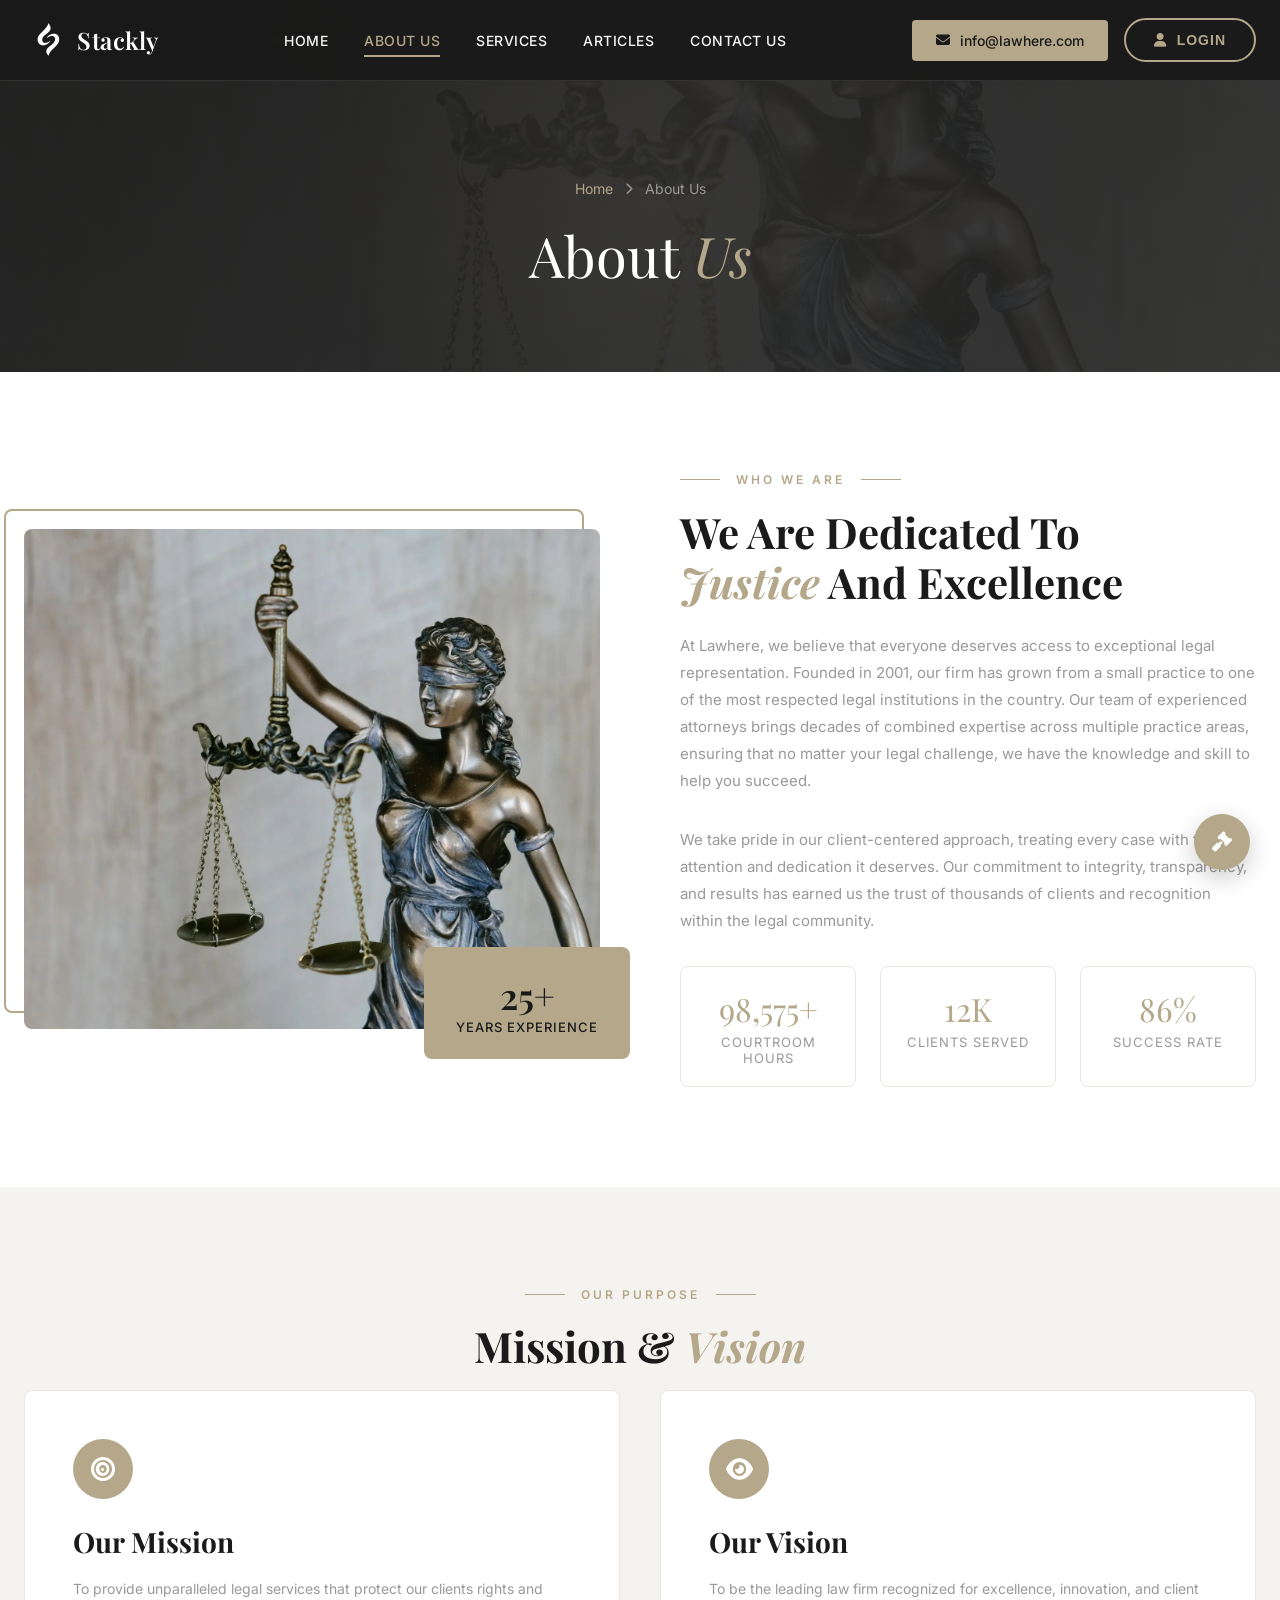
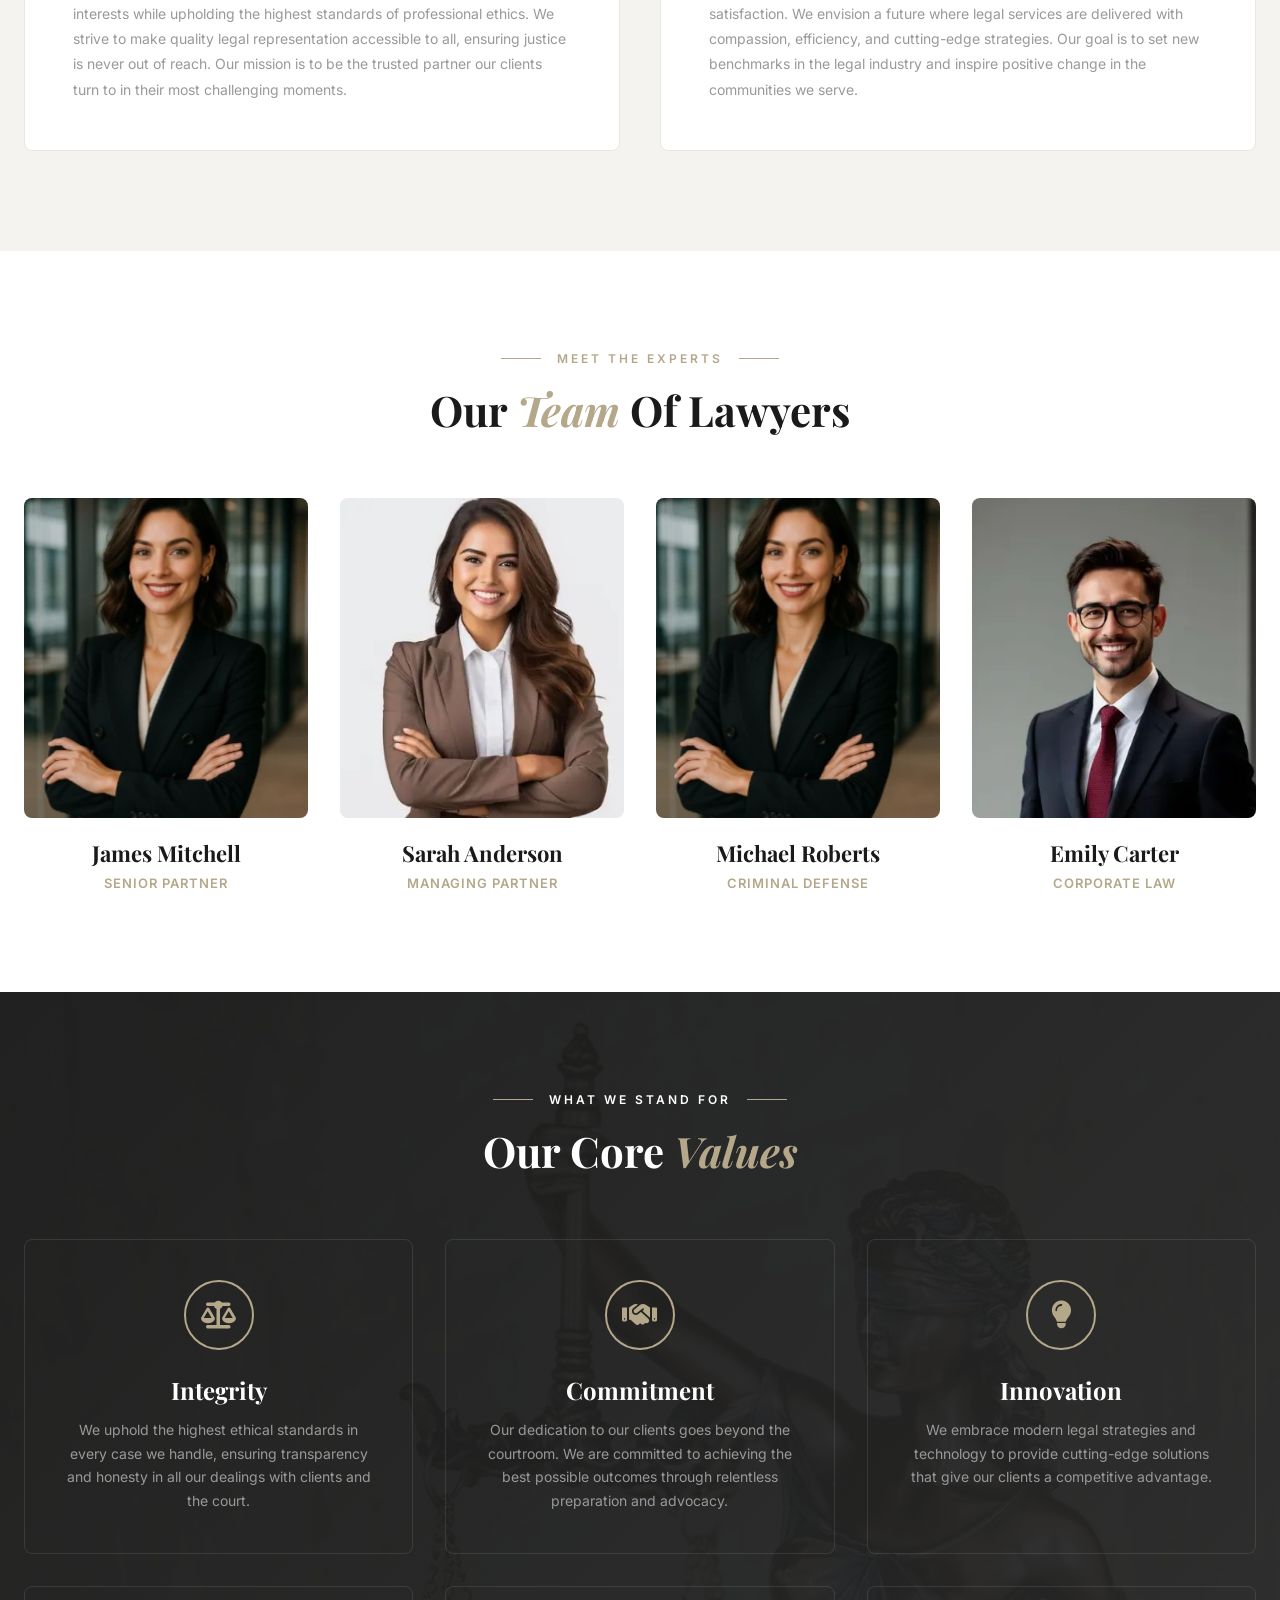
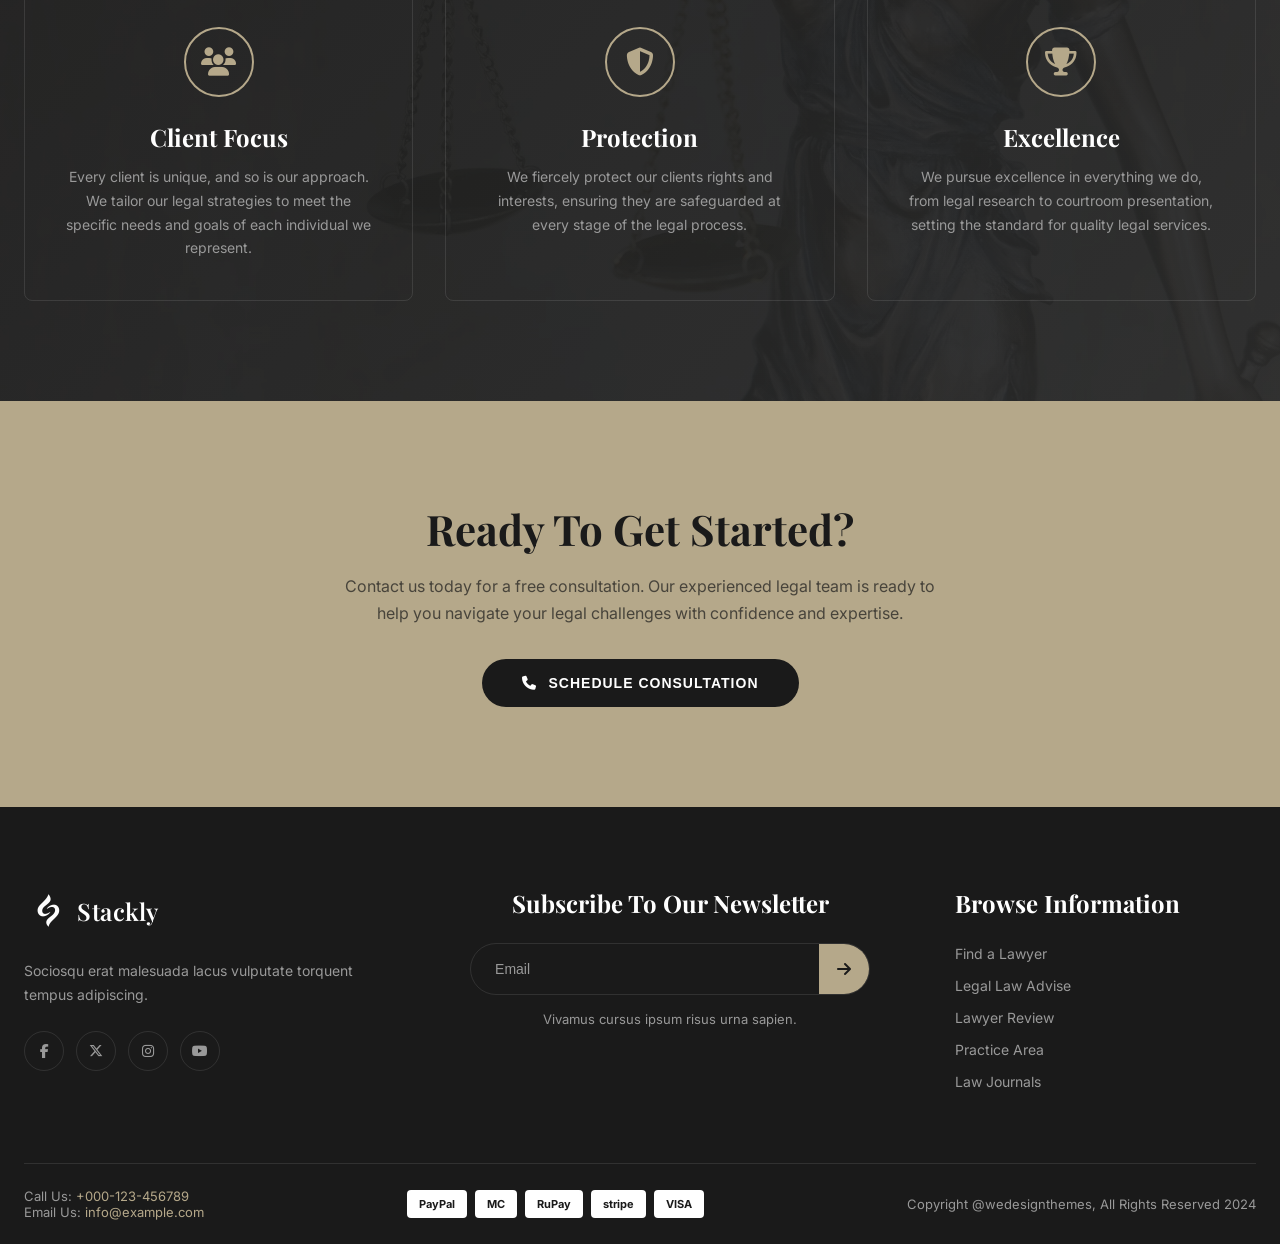
==== about.html @ f28c0dd8 "Add files via upload" ====
<!DOCTYPE html>
<html lang="en">
<head>
    <meta charset="UTF-8">
    <meta name="viewport" content="width=device-width, initial-scale=1.0">
    <title>About Us | Lawhere - Expert Legal Representation</title>
    <link href="https://fonts.googleapis.com/css2?family=Playfair+Display:ital,wght@0,400;0,500;0,600;0,700;1,400&family=Inter:wght@300;400;500;600;700&display=swap" rel="stylesheet">
    <link rel="stylesheet" href="https://cdnjs.cloudflare.com/ajax/libs/font-awesome/6.5.1/css/all.min.css">
    <style>
        :root {
            --gold: #b5a88a;
            --gold-dark: #9a8e72;
            --gold-light: #d4c9b0;
            --dark: #1a1a1a;
            --dark-light: #2a2a2a;
            --dark-lighter: #3a3a3a;
            --text-light: #f5f5f5;
            --text-muted: #999;
            --white: #ffffff;
            --cream: #f5f3ef;
            --cream-dark: #ebe7e0;
            --border: rgba(255,255,255,0.1);
            --transition: all 0.4s cubic-bezier(0.4, 0, 0.2, 1);
        }
        * { margin: 0; padding: 0; box-sizing: border-box; }
        html { scroll-behavior: smooth; }
        body { font-family: 'Inter', sans-serif; color: var(--dark); overflow-x: hidden; background: var(--white); }
        h1, h2, h3, h4, h5, h6 { font-family: 'Playfair Display', serif; }
        a { text-decoration: none; color: inherit; }
        img { max-width: 100%; height: auto; display: block; }
        .container { max-width: 1280px; margin: 0 auto; padding: 0 24px; }

        /* ===== HEADER ===== */
        .header { position: fixed; top: 0; left: 0; right: 0; z-index: 1000; background: rgba(26,26,26,0.95); backdrop-filter: blur(20px); border-bottom: 1px solid var(--border); transition: var(--transition); }
        .header-inner { display: flex; align-items: center; justify-content: space-between; height: 80px; }
        .logo { display: flex; align-items: center; gap: 12px; transition: var(--transition); cursor: pointer; }
        .logo:hover { opacity: 0.85; transform: scale(1.02); }
        .logo-img { width: 48px; height: 48px; object-fit: contain; border-radius: 4px; }
        .logo-text { font-family: 'Playfair Display', serif; font-size: 24px; color: var(--white); font-weight: 500; letter-spacing: 0.5px; }
        .nav-desktop { display: flex; align-items: center; gap: 36px; }
        .nav-link { color: var(--text-light); font-size: 14px; font-weight: 500; letter-spacing: 0.5px; text-transform: uppercase; position: relative; padding: 8px 0; transition: var(--transition); cursor: pointer; }
        .nav-link:hover { color: var(--gold); }
        .nav-link::after { content: ''; position: absolute; bottom: 0; left: 0; width: 0; height: 2px; background: var(--gold); transition: var(--transition); }
        .nav-link:hover::after { width: 100%; }
        .nav-link.active { color: var(--gold); }
        .nav-link.active::after { width: 100%; }
        .btn-login {
            display: inline-flex; align-items: center; gap: 10px; background: transparent; color: var(--gold); padding: 12px 28px; border-radius: 50px; font-size: 14px; font-weight: 600; letter-spacing: 1px; text-transform: uppercase; border: 2px solid var(--gold); cursor: pointer; transition: var(--transition); position: relative; overflow: hidden;
        }
        .btn-login::before { content: ''; position: absolute; top: 0; left: -100%; width: 100%; height: 100%; background: var(--gold); transition: var(--transition); z-index: 0; }
        .btn-login:hover::before { left: 0; }
        .btn-login:hover { color: var(--dark); border-color: var(--gold); }
        .btn-login span, .btn-login i { position: relative; z-index: 1; transition: var(--transition); }
        .btn-login:hover i { transform: translateX(3px); }
        .btn-login:active { transform: scale(0.96); }
        .header-email { display: flex; align-items: center; gap: 10px; background: var(--gold); padding: 12px 24px; border-radius: 4px; color: var(--dark); font-size: 14px; font-weight: 500; transition: var(--transition); cursor: pointer; }
        .header-email:hover { background: var(--gold-dark); transform: translateY(-2px); }
        .mobile-toggle { display: none; flex-direction: column; gap: 5px; cursor: pointer; padding: 8px; }
        .mobile-toggle span { display: block; width: 24px; height: 2px; background: var(--white); transition: var(--transition); }

        /* PAGE BANNER */
        .page-banner { padding: 180px 0 80px; background: linear-gradient(135deg, rgba(26,26,26,0.95) 0%, rgba(42,42,42,0.9) 100%), url('law.webp') center/cover no-repeat; text-align: center; position: relative; }
        .page-banner::before { content: ''; position: absolute; top: 0; left: 0; right: 0; bottom: 0; background: radial-gradient(circle at 50% 50%, rgba(181,168,138,0.08) 0%, transparent 50%); }
        .page-banner-content { position: relative; z-index: 2; }
        .breadcrumb { display: flex; align-items: center; justify-content: center; gap: 12px; margin-bottom: 20px; }
        .breadcrumb a { color: var(--gold); font-size: 14px; transition: var(--transition); cursor: pointer; }
        .breadcrumb a:hover { color: var(--white); }
        .breadcrumb-sep { color: var(--text-muted); font-size: 12px; }
        .breadcrumb-current { color: var(--text-muted); font-size: 14px; }
        .page-title { font-family: 'Playfair Display', serif; font-size: 56px; color: var(--white); font-weight: 400; }
        .page-title span { color: var(--gold); font-style: italic; }

        /* ABOUT HERO */
        .about-hero { padding: 100px 0; background: var(--white); }
        .about-hero-grid { display: grid; grid-template-columns: 1fr 1fr; gap: 80px; align-items: center; }
        .about-hero-img { position: relative; }
        .about-hero-img img { width: 100%; height: 500px; object-fit: cover; border-radius: 8px; }
        .about-hero-img::before { content: ''; position: absolute; top: -20px; left: -20px; width: 100%; height: 100%; border: 2px solid var(--gold); border-radius: 8px; z-index: -1; }
        .about-hero-badge { position: absolute; bottom: -30px; right: -30px; background: var(--gold); padding: 24px 32px; border-radius: 8px; text-align: center; }
        .about-hero-badge-num { font-family: 'Playfair Display', serif; font-size: 36px; color: var(--dark); font-weight: 600; }
        .about-hero-badge-text { font-size: 13px; color: var(--dark); font-weight: 500; text-transform: uppercase; letter-spacing: 1px; }
        .about-hero-content .section-label { justify-content: flex-start; margin-bottom: 20px; }
        .about-hero-title { font-size: 42px; line-height: 1.2; color: var(--dark); margin-bottom: 24px; }
        .about-hero-title span { color: var(--gold); font-style: italic; }
        .about-hero-text { color: var(--text-muted); font-size: 15px; line-height: 1.8; margin-bottom: 32px; }
        .about-hero-stats { display: grid; grid-template-columns: repeat(3, 1fr); gap: 24px; }
        .about-hero-stat { text-align: center; padding: 20px; border: 1px solid var(--cream-dark); border-radius: 8px; transition: var(--transition); cursor: pointer; }
        .about-hero-stat:hover { border-color: var(--gold); transform: translateY(-4px); box-shadow: 0 10px 30px rgba(0,0,0,0.06); }
        .about-hero-stat-num { font-family: 'Playfair Display', serif; font-size: 32px; color: var(--gold); font-weight: 400; }
        .about-hero-stat-label { font-size: 13px; color: var(--text-muted); margin-top: 4px; text-transform: uppercase; letter-spacing: 1px; }

        /* MISSION VISION */
        .mission-vision { padding: 100px 0; background: var(--cream); }
        .mission-vision-grid { display: grid; grid-template-columns: repeat(2, 1fr); gap: 40px; }
        .mission-card { background: var(--white); padding: 48px; border-radius: 8px; border: 1px solid var(--cream-dark); transition: var(--transition); cursor: pointer; }
        .mission-card:hover { border-color: var(--gold); box-shadow: 0 20px 40px rgba(0,0,0,0.08); transform: translateY(-4px); }
        .mission-icon { width: 60px; height: 60px; background: var(--gold); border-radius: 50%; display: flex; align-items: center; justify-content: center; color: var(--white); font-size: 24px; margin-bottom: 24px; }
        .mission-title { font-family: 'Playfair Display', serif; font-size: 28px; color: var(--dark); margin-bottom: 16px; }
        .mission-text { color: var(--text-muted); font-size: 14px; line-height: 1.8; }

        /* TEAM */
        .team { padding: 100px 0; background: var(--white); }
        .team-grid { display: grid; grid-template-columns: repeat(4, 1fr); gap: 32px; margin-top: 60px; }
        .team-card { text-align: center; transition: var(--transition); cursor: pointer; }
        .team-card:hover { transform: translateY(-8px); }
        .team-img-wrap { position: relative; margin-bottom: 20px; overflow: hidden; border-radius: 8px; }
        .team-img-wrap img { width: 100%; height: 320px; object-fit: cover; transition: var(--transition); }
        .team-card:hover .team-img-wrap img { transform: scale(1.05); }
        .team-overlay { position: absolute; bottom: 0; left: 0; right: 0; padding: 20px; background: linear-gradient(to top, rgba(0,0,0,0.7) 0%, transparent 100%); opacity: 0; transition: var(--transition); }
        .team-card:hover .team-overlay { opacity: 1; }
        .team-social { display: flex; justify-content: center; gap: 12px; }
        .team-social a { width: 36px; height: 36px; background: var(--gold); border-radius: 50%; display: flex; align-items: center; justify-content: center; color: var(--dark); font-size: 14px; transition: var(--transition); }
        .team-social a:hover { background: var(--white); }
        .team-name { font-family: 'Playfair Display', serif; font-size: 22px; color: var(--dark); margin-bottom: 4px; }
        .team-role { font-size: 13px; color: var(--gold); font-weight: 600; text-transform: uppercase; letter-spacing: 1px; }

        /* VALUES */
        .values { padding: 100px 0; background: linear-gradient(135deg, rgba(26,26,26,0.95) 0%, rgba(42,42,42,0.95) 100%), url('law.webp') center/cover no-repeat; }
        .values .section-label-text, .values .section-title { color: var(--white); }
        .values .section-title span { color: var(--gold); font-style: italic; }
        .values-grid { display: grid; grid-template-columns: repeat(3, 1fr); gap: 32px; margin-top: 60px; }
        .value-card { padding: 40px; border: 1px solid var(--border); border-radius: 8px; text-align: center; transition: var(--transition); cursor: pointer; }
        .value-card:hover { border-color: var(--gold); background: rgba(181,168,138,0.05); }
        .value-icon { width: 70px; height: 70px; border: 2px solid var(--gold); border-radius: 50%; display: flex; align-items: center; justify-content: center; margin: 0 auto 24px; color: var(--gold); font-size: 28px; }
        .value-title { font-family: 'Playfair Display', serif; font-size: 24px; color: var(--white); margin-bottom: 12px; }
        .value-text { color: var(--text-muted); font-size: 14px; line-height: 1.7; }

        /* CTA */
        .cta-section { padding: 100px 0; background: var(--gold); text-align: center; }
        .cta-title { font-family: 'Playfair Display', serif; font-size: 42px; color: var(--dark); margin-bottom: 16px; }
        .cta-text { color: rgba(26,26,26,0.7); font-size: 16px; line-height: 1.7; margin-bottom: 32px; max-width: 600px; margin-left: auto; margin-right: auto; }
        .cta-btn { display: inline-flex; align-items: center; gap: 12px; background: var(--dark); color: var(--white); padding: 16px 40px; border-radius: 50px; font-size: 14px; font-weight: 600; letter-spacing: 1px; text-transform: uppercase; border: none; cursor: pointer; transition: var(--transition); }
        .cta-btn:hover { background: var(--white); color: var(--dark); transform: translateY(-2px); }

        /* FOOTER */
        .footer { background: var(--dark); padding: 80px 0 0; }
        .footer-grid { display: grid; grid-template-columns: 1.2fr 1.5fr 1fr; gap: 60px; padding-bottom: 60px; border-bottom: 1px solid var(--border); }
        .footer-brand .logo { margin-bottom: 24px; }
        .footer-brand-text { color: var(--text-muted); font-size: 14px; line-height: 1.7; margin-bottom: 24px; }
        .footer-social { display: flex; gap: 12px; }
        .footer-social-link { width: 40px; height: 40px; border: 1px solid var(--border); border-radius: 50%; display: flex; align-items: center; justify-content: center; color: var(--text-muted); font-size: 14px; transition: var(--transition); cursor: pointer; }
        .footer-social-link:hover { background: var(--gold); border-color: var(--gold); color: var(--dark); }
        .footer-newsletter-title { font-family: 'Playfair Display', serif; font-size: 24px; color: var(--white); margin-bottom: 24px; text-align: center; }
        .footer-newsletter-form { display: flex; max-width: 400px; margin: 0 auto 16px; border: 1px solid var(--border); border-radius: 50px; overflow: hidden; }
        .footer-newsletter-input { flex: 1; padding: 16px 24px; background: transparent; border: none; color: var(--white); font-size: 14px; outline: none; }
        .footer-newsletter-input::placeholder { color: var(--text-muted); }
        .footer-newsletter-btn { width: 50px; height: 50px; background: var(--gold); border: none; color: var(--dark); font-size: 16px; cursor: pointer; transition: var(--transition); display: flex; align-items: center; justify-content: center; }
        .footer-newsletter-btn:hover { background: var(--gold-dark); }
        .footer-newsletter-text { text-align: center; color: var(--text-muted); font-size: 13px; }
        .footer-links-title { font-family: 'Playfair Display', serif; font-size: 24px; color: var(--white); margin-bottom: 24px; }
        .footer-links-list { list-style: none; }
        .footer-links-list li { margin-bottom: 12px; }
        .footer-links-list a { color: var(--text-muted); font-size: 14px; transition: var(--transition); cursor: pointer; }
        .footer-links-list a:hover { color: var(--gold); padding-left: 8px; }
        .footer-bottom { display: flex; align-items: center; justify-content: space-between; padding: 24px 0; }
        .footer-bottom-left { color: var(--text-muted); font-size: 13px; }
        .footer-bottom-left a { color: var(--gold); transition: var(--transition); }
        .footer-bottom-left a:hover { color: var(--white); }
        .footer-payments { display: flex; gap: 8px; }
        .footer-payment-icon { height: 28px; background: var(--white); border-radius: 4px; padding: 4px 12px; display: flex; align-items: center; font-size: 11px; font-weight: 700; color: var(--dark); }
        .footer-copyright { color: var(--text-muted); font-size: 13px; }

        /* SECTION LABEL */
        .section-label { display: flex; align-items: center; justify-content: center; gap: 16px; margin-bottom: 16px; }
        .section-label-line { width: 40px; height: 1px; background: var(--gold); }
        .section-label-text { color: var(--gold); font-size: 12px; font-weight: 600; letter-spacing: 3px; text-transform: uppercase; }
        .section-title { font-family: 'Playfair Display', serif; font-size: 42px; text-align: center; color: var(--dark); margin-bottom: 16px; }
        .section-title span { color: var(--gold); font-style: italic; }

        /* FLOATING BUTTON */
        .float-btn { position: fixed; bottom: 30px; right: 30px; width: 56px; height: 56px; background: var(--gold); border-radius: 50%; display: flex; align-items: center; justify-content: center; color: var(--white); font-size: 20px; box-shadow: 0 8px 24px rgba(0,0,0,0.2); z-index: 999; transition: var(--transition); cursor: pointer; border: none; }
        .float-btn:hover { background: var(--gold-dark); transform: translateY(-4px); }

        /* MOBILE MENU */
        .mobile-menu { position: fixed; top: 0; right: -100%; width: 100%; max-width: 400px; height: 100vh; background: var(--dark); z-index: 1001; padding: 100px 40px 40px; transition: var(--transition); overflow-y: auto; }
        .mobile-menu.active { right: 0; }
        .mobile-menu-close { position: absolute; top: 24px; right: 24px; width: 40px; height: 40px; border: 1px solid var(--border); border-radius: 50%; display: flex; align-items: center; justify-content: center; color: var(--white); font-size: 18px; cursor: pointer; transition: var(--transition); }
        .mobile-menu-close:hover { background: var(--gold); border-color: var(--gold); color: var(--dark); }
        .mobile-nav-link { display: block; padding: 16px 0; color: var(--white); font-size: 18px; font-weight: 500; border-bottom: 1px solid var(--border); transition: var(--transition); cursor: pointer; }
        .mobile-nav-link:hover { color: var(--gold); padding-left: 12px; }
        .mobile-overlay { position: fixed; top: 0; left: 0; right: 0; bottom: 0; background: rgba(0,0,0,0.6); z-index: 1000; opacity: 0; visibility: hidden; transition: var(--transition); }
        .mobile-overlay.active { opacity: 1; visibility: visible; }

        /* ALERT */
        .alert-overlay { position: fixed; top: 0; left: 0; right: 0; bottom: 0; background: rgba(0,0,0,0.5); z-index: 2000; display: flex; align-items: center; justify-content: center; opacity: 0; visibility: hidden; transition: var(--transition); }
        .alert-overlay.active { opacity: 1; visibility: visible; }
        .alert-box { background: var(--white); padding: 40px; border-radius: 16px; text-align: center; max-width: 400px; width: 90%; transform: scale(0.9); transition: var(--transition); box-shadow: 0 20px 60px rgba(0,0,0,0.2); }
        .alert-overlay.active .alert-box { transform: scale(1); }
        .alert-icon { width: 60px; height: 60px; background: var(--gold); border-radius: 50%; display: flex; align-items: center; justify-content: center; margin: 0 auto 20px; color: var(--white); font-size: 24px; }
        .alert-title { font-family: 'Playfair Display', serif; font-size: 24px; color: var(--dark); margin-bottom: 12px; }
        .alert-text { color: var(--text-muted); font-size: 14px; line-height: 1.6; margin-bottom: 24px; }
        .alert-btn { background: var(--dark); color: var(--white); padding: 12px 32px; border-radius: 50px; font-size: 14px; font-weight: 600; border: none; cursor: pointer; transition: var(--transition); }
        .alert-btn:hover { background: var(--gold); color: var(--dark); }

        /* ANIMATIONS */
        .fade-in { opacity: 0; transform: translateY(30px); transition: opacity 0.8s ease, transform 0.8s ease; }
        .fade-in.visible { opacity: 1; transform: translateY(0); }

        /* RESPONSIVE */
        @media (max-width: 1024px) {
            .about-hero-grid { gap: 40px; }
            .team-grid { grid-template-columns: repeat(2, 1fr); }
            .values-grid { grid-template-columns: repeat(2, 1fr); }
            .footer-grid { grid-template-columns: 1fr 1fr; gap: 40px; }
        }
        @media (max-width: 768px) {
            .nav-desktop, .header-email { display: none; }
            .mobile-toggle { display: flex; }
            .page-title { font-size: 36px; }
            .about-hero-grid { grid-template-columns: 1fr; }
            .about-hero-img { order: -1; }
            .about-hero-img img { height: 350px; }
            .about-hero-badge { right: 10px; bottom: -20px; padding: 16px 24px; }
            .about-hero-badge-num { font-size: 28px; }
            .about-hero-title { font-size: 32px; }
            .about-hero-stats { grid-template-columns: repeat(3, 1fr); }
            .mission-vision-grid { grid-template-columns: 1fr; }
            .team-grid { grid-template-columns: repeat(2, 1fr); }
            .values-grid { grid-template-columns: 1fr; }
            .cta-title { font-size: 32px; }
            .footer-grid { grid-template-columns: 1fr; text-align: center; }
            .footer-social { justify-content: center; }
            .footer-bottom { flex-direction: column; gap: 16px; text-align: center; }
            .footer-payments { flex-wrap: wrap; justify-content: center; }
            .section-title { font-size: 32px; }
        }
        @media (max-width: 480px) {
            .page-title { font-size: 28px; }
            .about-hero-title { font-size: 26px; }
            .about-hero-stats { grid-template-columns: 1fr; }
            .team-grid { grid-template-columns: 1fr; }
            .cta-title { font-size: 26px; }
            .section-title { font-size: 26px; }
        }
        
        
.logo{
    display:flex;
    align-items:center;
    gap:5px;
}

.logo-img{
    width:48px;
    height:48px;
    object-fit:contain;
}

.logo-text{
    font-family:'Playfair Display', serif;
    font-size:24px;
    font-weight:600;
    color:#fff;
    margin:0;
}
    </style>
<!-- <base target="_blank"> -->
</head>
<body>

    <!-- Header -->
    <header class="header">
        <div class="container">
            <div class="header-inner">
                                 <a href="index.html" class="logo">
    <img src="logo.webp" alt="Starkly Logo" class="logo-img">
    <span class="logo-text">Stackly</span>
</a>
      
                <nav class="nav-desktop">
                    <a href="index.html" class="nav-link">Home</a>
                    <a href="about.html" class="nav-link active">About Us</a>
                    <a href="service.html" class="nav-link">Services</a>
                    <a href="airt.html" class="nav-link">Articles</a>
                    <a href="contact.html" class="nav-link">Contact Us</a>
                </nav>
                <div style="display:flex; align-items:center; gap:16px;">
                    <a class="header-email" onclick="goTo404()">
                        <i class="fas fa-envelope"></i>
                        <span>info@lawhere.com</span>
                    </a>
                <a href="login.html">   <button class="btn-login" onclick="goTo404()">
                        <i class="fas fa-user"></i>
                        <span>Login</span>
                    </button></a> 
                </div>
                <div class="mobile-toggle" onclick="toggleMobileMenu()">
                    <span></span>
                    <span></span>
                    <span></span>
                </div>
            </div>
        </div>
    </header>

    <!-- Mobile Menu -->
    <div class="mobile-overlay" onclick="toggleMobileMenu()"></div>
    <div class="mobile-menu" id="mobileMenu">
        <div class="mobile-menu-close" onclick="toggleMobileMenu()">
            <i class="fas fa-times"></i>
        </div>
        <a href="index.html" class="mobile-nav-link" onclick="toggleMobileMenu()">Home</a>
        <a href="about.html" class="mobile-nav-link" onclick="toggleMobileMenu()">About Us</a>
        <a href="service.html" class="mobile-nav-link" onclick="toggleMobileMenu()">Services</a>
        <a href="airt.html" class="mobile-nav-link" onclick="toggleMobileMenu()">Articles</a>
        <a href="contact.html" class="mobile-nav-link" onclick="toggleMobileMenu()">Contact Us</a>
        <div style="padding: 24px 0; border-top: 1px solid var(--border); margin-top: 16px;">
        <a href="login.html">   <button class="btn-login" style="width:100%; justify-content:center;" onclick="goTo404();toggleMobileMenu()">
                <i class="fas fa-user"></i>
                <span>Login</span>
            </button></a> 
        </div>
    </div>

    <!-- Page Banner -->
    <section class="page-banner">
        <div class="container">
            <div class="page-banner-content">
                <div class="breadcrumb">
                    <a href="index.html">Home</a>
                    <span class="breadcrumb-sep"><i class="fas fa-chevron-right"></i></span>
                    <span class="breadcrumb-current">About Us</span>
                </div>
                <h1 class="page-title">About <span>Us</span></h1>
            </div>
        </div>
    </section>

    <!-- About Hero -->
    <section class="about-hero">
        <div class="container">
            <div class="about-hero-grid">
                <div class="about-hero-img fade-in">
                    <img src="law.webp" alt="About Lawhere">
                    <div class="about-hero-badge">
                        <div class="about-hero-badge-num">25+</div>
                        <div class="about-hero-badge-text">Years Experience</div>
                    </div>
                </div>
                <div class="about-hero-content fade-in">
                    <div class="section-label" style="justify-content:flex-start;">
                        <span class="section-label-line"></span>
                        <span class="section-label-text">Who We Are</span>
                        <span class="section-label-line"></span>
                    </div>
                    <h2 class="about-hero-title">We Are Dedicated To<br><span>Justice</span> And Excellence</h2>
                    <p class="about-hero-text">
                        At Lawhere, we believe that everyone deserves access to exceptional legal representation. Founded in 2001, our firm has grown from a small practice to one of the most respected legal institutions in the country. Our team of experienced attorneys brings decades of combined expertise across multiple practice areas, ensuring that no matter your legal challenge, we have the knowledge and skill to help you succeed.
                    </p>
                    <p class="about-hero-text">
                        We take pride in our client-centered approach, treating every case with the attention and dedication it deserves. Our commitment to integrity, transparency, and results has earned us the trust of thousands of clients and recognition within the legal community.
                    </p>
                    <div class="about-hero-stats">
                        <div class="about-hero-stat">
                            <div class="about-hero-stat-num">98,575+</div>
                            <div class="about-hero-stat-label">Courtroom Hours</div>
                        </div>
                        <div class="about-hero-stat">
                            <div class="about-hero-stat-num">12K</div>
                            <div class="about-hero-stat-label">Clients Served</div>
                        </div>
                        <div class="about-hero-stat">
                            <div class="about-hero-stat-num">86%</div>
                            <div class="about-hero-stat-label">Success Rate</div>
                        </div>
                    </div>
                </div>
            </div>
        </div>
    </section>

    <!-- Mission & Vision -->
    <section class="mission-vision">
        <div class="container">
            <div class="section-label">
                <span class="section-label-line"></span>
                <span class="section-label-text">Our Purpose</span>
                <span class="section-label-line"></span>
            </div>
            <h2 class="section-title">Mission & <span>Vision</span></h2>
            <div class="mission-vision-grid">
                <div class="mission-card fade-in">
                    <div class="mission-icon"><i class="fas fa-bullseye"></i></div>
                    <h3 class="mission-title">Our Mission</h3>
                    <p class="mission-text">
                        To provide unparalleled legal services that protect our clients rights and interests while upholding the highest standards of professional ethics. We strive to make quality legal representation accessible to all, ensuring justice is never out of reach. Our mission is to be the trusted partner our clients turn to in their most challenging moments.
                    </p>
                </div>
                <div class="mission-card fade-in">
                    <div class="mission-icon"><i class="fas fa-eye"></i></div>
                    <h3 class="mission-title">Our Vision</h3>
                    <p class="mission-text">
                        To be the leading law firm recognized for excellence, innovation, and client satisfaction. We envision a future where legal services are delivered with compassion, efficiency, and cutting-edge strategies. Our goal is to set new benchmarks in the legal industry and inspire positive change in the communities we serve.
                    </p>
                </div>
            </div>
        </div>
    </section>

    <!-- Team -->
    <section class="team">
        <div class="container">
            <div class="section-label">
                <span class="section-label-line"></span>
                <span class="section-label-text">Meet The Experts</span>
                <span class="section-label-line"></span>
            </div>
            <h2 class="section-title">Our <span>Team</span> Of Lawyers</h2>
            <div class="team-grid">
                <div class="team-card fade-in">
                    <div class="team-img-wrap">
                        <img src="sarah2.webp" alt="James Mitchell">
                        <div class="team-overlay">
                            <div class="team-social">
                                <a onclick="goTo404()"><i class="fab fa-facebook-f"></i></a>
                                <a onclick="goTo404()"><i class="fab fa-x-twitter"></i></a>
                                <a onclick="goTo404()"><i class="fab fa-linkedin-in"></i></a>
                            </div>
                        </div>
                    </div>
                    <h3 class="team-name">James Mitchell</h3>
                    <span class="team-role">Senior Partner</span>
                </div>
                <div class="team-card fade-in">
                    <div class="team-img-wrap">
                        <img src="asha.webp" alt="Sarah Anderson">
                        <div class="team-overlay">
                            <div class="team-social">
                                <a onclick="goTo404()"><i class="fab fa-facebook-f"></i></a>
                                <a onclick="goTo404()"><i class="fab fa-x-twitter"></i></a>
                                <a onclick="goTo404()"><i class="fab fa-linkedin-in"></i></a>
                            </div>
                        </div>
                    </div>
                    <h3 class="team-name">Sarah Anderson</h3>
                    <span class="team-role">Managing Partner</span>
                </div>
                <div class="team-card fade-in">
                    <div class="team-img-wrap">
                        <img src="sarah2.webp" alt="Michael Roberts">
                        <div class="team-overlay">
                            <div class="team-social">
                                <a onclick="goTo404()"><i class="fab fa-facebook-f"></i></a>
                                <a onclick="goTo404()"><i class="fab fa-x-twitter"></i></a>
                                <a onclick="goTo404()"><i class="fab fa-linkedin-in"></i></a>
                            </div>
                        </div>
                    </div>
                    <h3 class="team-name">Michael Roberts</h3>
                    <span class="team-role">Criminal Defense</span>
                </div>
                <div class="team-card fade-in">
                    <div class="team-img-wrap">
                        <img src="reddy.webp" alt="Emily Carter">
                        <div class="team-overlay">
                            <div class="team-social">
                                <a onclick="goTo404()"><i class="fab fa-facebook-f"></i></a>
                                <a onclick="goTo404()"><i class="fab fa-x-twitter"></i></a>
                                <a onclick="goTo404()"><i class="fab fa-linkedin-in"></i></a>
                            </div>
                        </div>
                    </div>
                    <h3 class="team-name">Emily Carter</h3>
                    <span class="team-role">Corporate Law</span>
                </div>
            </div>
        </div>
    </section>

    <!-- Values -->
    <section class="values">
        <div class="container">
            <div class="section-label">
                <span class="section-label-line"></span>
                <span class="section-label-text">What We Stand For</span>
                <span class="section-label-line"></span>
            </div>
            <h2 class="section-title">Our Core <span>Values</span></h2>
            <div class="values-grid">
                <div class="value-card fade-in">
                    <div class="value-icon"><i class="fas fa-balance-scale"></i></div>
                    <h3 class="value-title">Integrity</h3>
                    <p class="value-text">We uphold the highest ethical standards in every case we handle, ensuring transparency and honesty in all our dealings with clients and the court.</p>
                </div>
                <div class="value-card fade-in">
                    <div class="value-icon"><i class="fas fa-handshake"></i></div>
                    <h3 class="value-title">Commitment</h3>
                    <p class="value-text">Our dedication to our clients goes beyond the courtroom. We are committed to achieving the best possible outcomes through relentless preparation and advocacy.</p>
                </div>
                <div class="value-card fade-in">
                    <div class="value-icon"><i class="fas fa-lightbulb"></i></div>
                    <h3 class="value-title">Innovation</h3>
                    <p class="value-text">We embrace modern legal strategies and technology to provide cutting-edge solutions that give our clients a competitive advantage.</p>
                </div>
                <div class="value-card fade-in">
                    <div class="value-icon"><i class="fas fa-users"></i></div>
                    <h3 class="value-title">Client Focus</h3>
                    <p class="value-text">Every client is unique, and so is our approach. We tailor our legal strategies to meet the specific needs and goals of each individual we represent.</p>
                </div>
                <div class="value-card fade-in">
                    <div class="value-icon"><i class="fas fa-shield-alt"></i></div>
                    <h3 class="value-title">Protection</h3>
                    <p class="value-text">We fiercely protect our clients rights and interests, ensuring they are safeguarded at every stage of the legal process.</p>
                </div>
                <div class="value-card fade-in">
                    <div class="value-icon"><i class="fas fa-trophy"></i></div>
                    <h3 class="value-title">Excellence</h3>
                    <p class="value-text">We pursue excellence in everything we do, from legal research to courtroom presentation, setting the standard for quality legal services.</p>
                </div>
            </div>
        </div>
    </section>

    <!-- CTA -->
    <section class="cta-section">
        <div class="container">
            <h2 class="cta-title">Ready To Get Started?</h2>
            <p class="cta-text">Contact us today for a free consultation. Our experienced legal team is ready to help you navigate your legal challenges with confidence and expertise.</p>
            <button class="cta-btn" onclick="goTo404()">
                <i class="fas fa-phone"></i>
                Schedule Consultation
            </button>
        </div>
    </section>

    <!-- Footer -->
    <footer class="footer">
        <div class="container">
            <div class="footer-grid">
                <div class="footer-brand">
                                   <a href="index.html" class="logo">
    <img src="logo.webp" alt="Starkly Logo" class="logo-img">
    <span class="logo-text">Stackly</span>
</a>
      
                    <p class="footer-brand-text">Sociosqu erat malesuada lacus vulputate torquent tempus adipiscing.</p>
                    <div class="footer-social">
                        <a class="footer-social-link" onclick="goTo404()"><i class="fab fa-facebook-f"></i></a>
                        <a class="footer-social-link" onclick="goTo404()"><i class="fab fa-x-twitter"></i></a>
                        <a class="footer-social-link" onclick="goTo404()"><i class="fab fa-instagram"></i></a>
                        <a class="footer-social-link" onclick="goTo404()"><i class="fab fa-youtube"></i></a>
                    </div>
                </div>
                <div class="footer-newsletter">
                    <h3 class="footer-newsletter-title">Subscribe To Our Newsletter</h3>
                    <form id="newsletterForm" onsubmit="handleNewsletterSubmit(event)">
                        <div class="footer-newsletter-form">
                            <input type="email" class="footer-newsletter-input" id="newsletterEmail" required placeholder="Email">
                            <button type="submit" class="footer-newsletter-btn"><i class="fas fa-arrow-right"></i></button>
                        </div>
                    </form>
                    <p class="footer-newsletter-text">Vivamus cursus ipsum risus urna sapien.</p>
                </div>
                <div class="footer-links">
                    <h3 class="footer-links-title">Browse Information</h3>
                    <ul class="footer-links-list">
                        <li><a onclick="goTo404()">Find a Lawyer</a></li>
                        <li><a onclick="goTo404()">Legal Law Advise</a></li>
                        <li><a onclick="goTo404()">Lawyer Review</a></li>
                        <li><a onclick="goTo404()">Practice Area</a></li>
                        <li><a onclick="goTo404()">Law Journals</a></li>
                    </ul>
                </div>
            </div>
            <div class="footer-bottom">
                <div class="footer-bottom-left">
                    Call Us: <a onclick="goTo404()">+000-123-456789</a><br>
                    Email Us: <a onclick="goTo404()">info@example.com</a>
                </div>
                <div class="footer-payments">
                    <div class="footer-payment-icon">PayPal</div>
                    <div class="footer-payment-icon">MC</div>
                    <div class="footer-payment-icon">RuPay</div>
                    <div class="footer-payment-icon">stripe</div>
                    <div class="footer-payment-icon">VISA</div>
                </div>
                <div class="footer-copyright">
                    Copyright @wedesignthemes, All Rights Reserved 2024
                </div>
            </div>
        </div>
    </footer>

    <!-- Floating Button -->
    <button class="float-btn" onclick="goTo404()"><i class="fas fa-gavel"></i></button>

    <!-- Alert Modal -->
    <div class="alert-overlay" id="alertOverlay">
        <div class="alert-box">
            <div class="alert-icon"><i class="fas fa-check"></i></div>
            <h3 class="alert-title" id="alertTitle">Success!</h3>
            <p class="alert-text" id="alertText">Thank you! Your submission has been received successfully.</p>
            <button class="alert-btn" onclick="closeAlert()">OK</button>
        </div>
    </div>

    <script>
        function toggleMobileMenu() {
            document.getElementById('mobileMenu').classList.toggle('active');
            document.querySelector('.mobile-overlay').classList.toggle('active');
            document.body.style.overflow = document.getElementById('mobileMenu').classList.contains('active') ? 'hidden' : '';
        }
        function goTo404() { window.location.href = '404.html'; }
        function showAlert(message, title) {
            document.getElementById('alertTitle').textContent = title || 'Success!';
            document.getElementById('alertText').textContent = message || 'Thank you! Your submission has been received successfully.';
            document.getElementById('alertOverlay').classList.add('active');
        }
        function closeAlert() { document.getElementById('alertOverlay').classList.remove('active'); }
        function handleNewsletterSubmit(e) {
            e.preventDefault();
            const email = document.getElementById('newsletterEmail').value.trim();
            if (!email) { showAlert('Please enter your email address.', 'Error'); return; }
            const emailRegex = /^[^\s@]+@[^\s@]+\.[^\s@]+$/;
            if (!emailRegex.test(email)) { showAlert('Please enter a valid email address.', 'Error'); return; }
            showAlert('Thank you! Your subscription has been received successfully.', 'Success!');
            setTimeout(function() { window.location.href = '404.html'; }, 2000);
        }
        const observerOptions = { threshold: 0.1, rootMargin: '0px 0px -50px 0px' };
        const observer = new IntersectionObserver((entries) => {
            entries.forEach(entry => { if (entry.isIntersecting) entry.target.classList.add('visible'); });
        }, observerOptions);
        document.querySelectorAll('.fade-in').forEach(el => observer.observe(el));
        window.addEventListener('scroll', () => {
            const header = document.querySelector('.header');
            if (window.scrollY > 50) header.style.boxShadow = '0 4px 20px rgba(0,0,0,0.3)';
            else header.style.boxShadow = 'none';
        });
        document.getElementById('alertOverlay').addEventListener('click', function(e) { if (e.target === this) closeAlert(); });
        document.addEventListener('keydown', function(e) { if (e.key === 'Escape') closeAlert(); });
    </script>
</body>
</html>
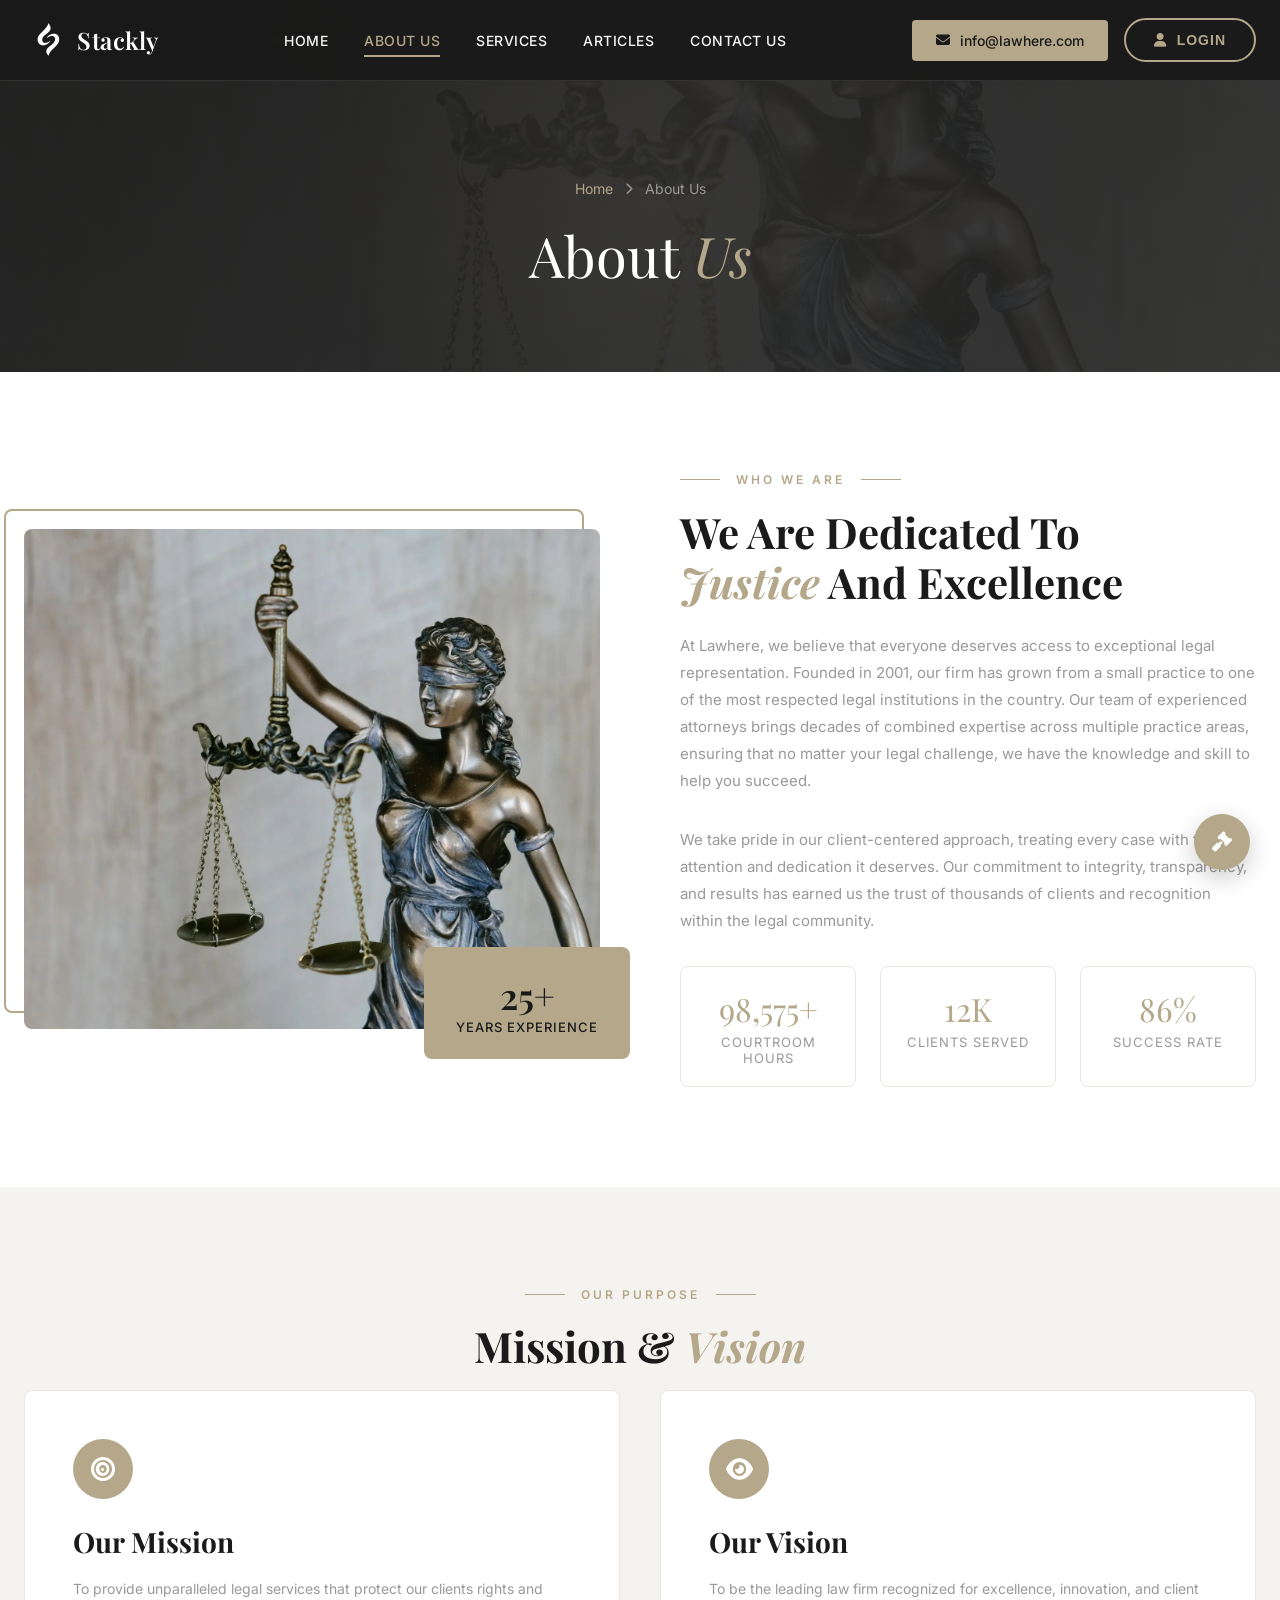
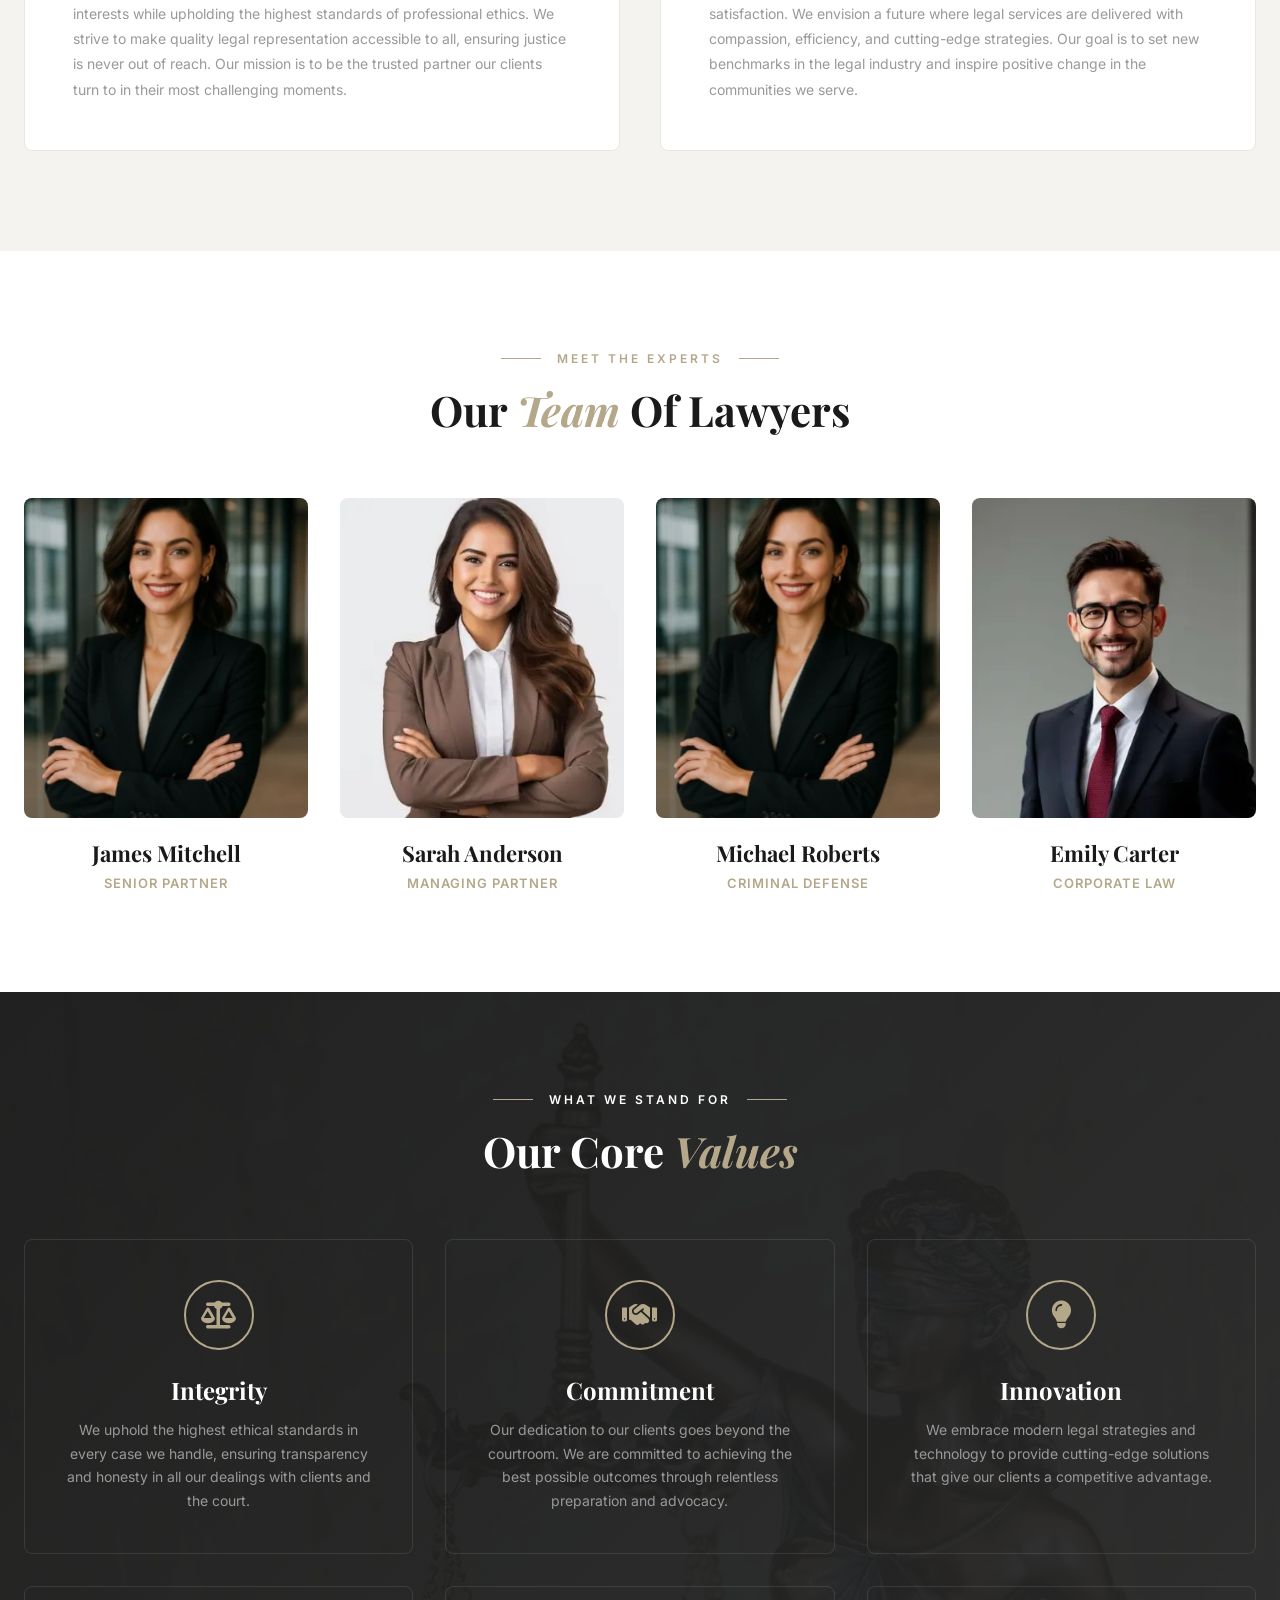
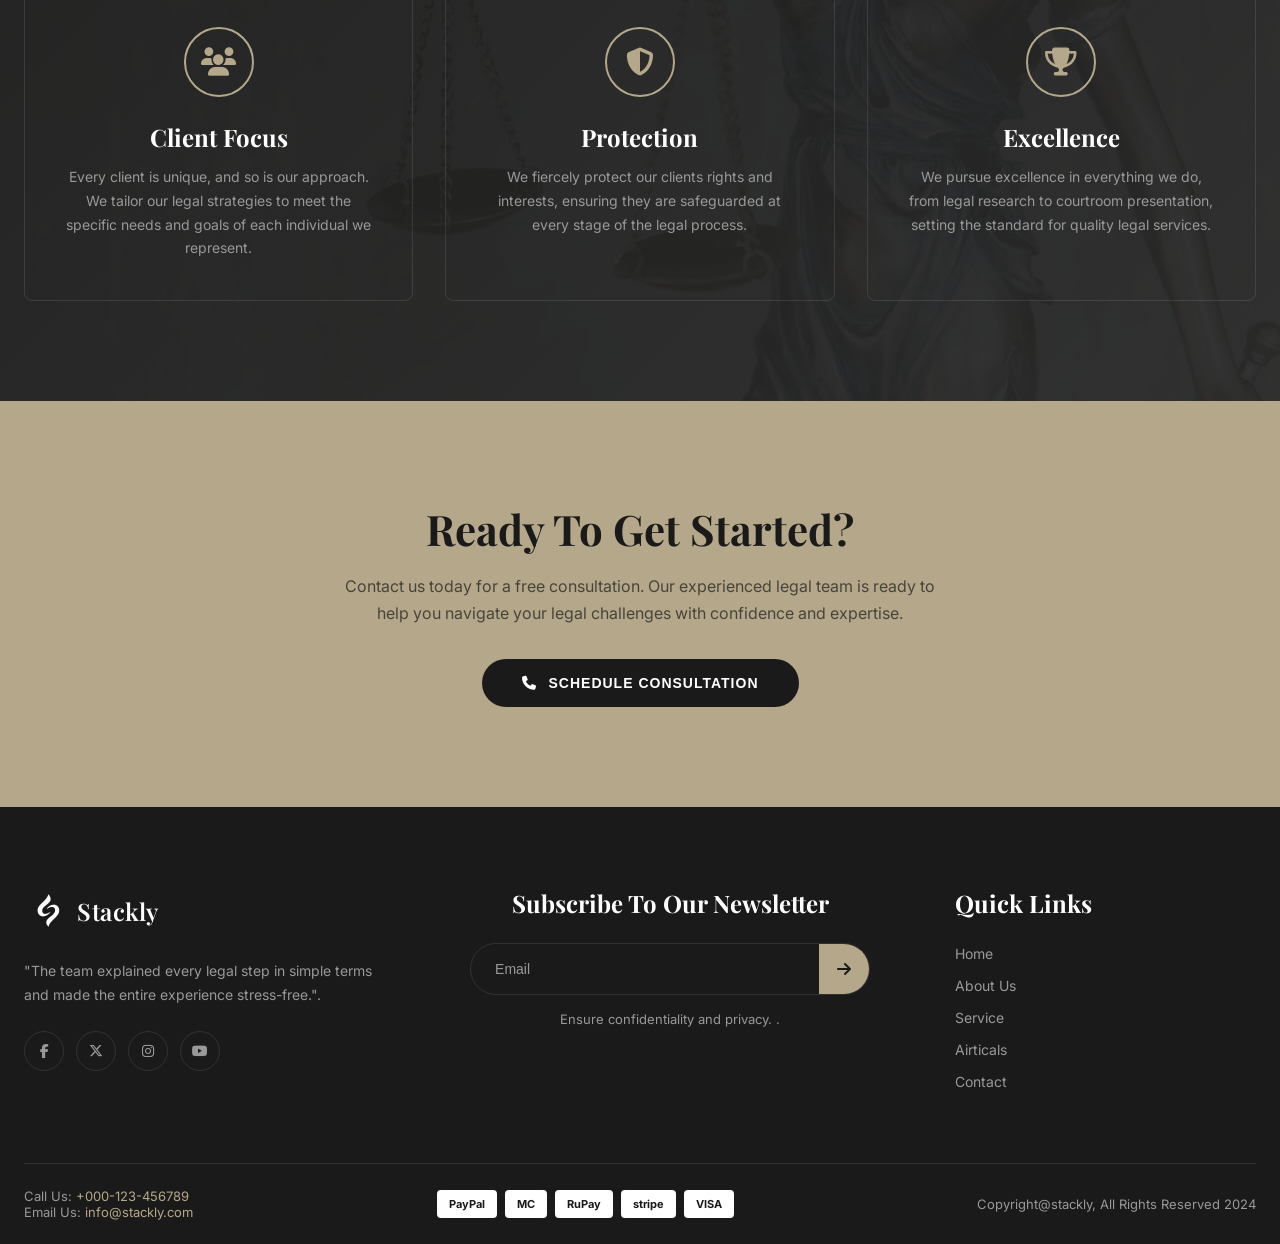
==== commit f2fb3288: "Add files via upload" ====
--- a/about.html
+++ b/about.html
@@ -528,12 +528,11 @@
         <div class="container">
             <div class="footer-grid">
                 <div class="footer-brand">
-                                   <a href="index.html" class="logo">
+                    <a href="index.html" class="logo">
     <img src="logo.webp" alt="Starkly Logo" class="logo-img">
     <span class="logo-text">Stackly</span>
 </a>
-      
-                    <p class="footer-brand-text">Sociosqu erat malesuada lacus vulputate torquent tempus adipiscing.</p>
+                    <p class="footer-brand-text">"The team explained every legal step in simple terms and made the entire experience stress-free.".</p>
                     <div class="footer-social">
                         <a class="footer-social-link" onclick="goTo404()"><i class="fab fa-facebook-f"></i></a>
                         <a class="footer-social-link" onclick="goTo404()"><i class="fab fa-x-twitter"></i></a>
@@ -549,23 +548,25 @@
                             <button type="submit" class="footer-newsletter-btn"><i class="fas fa-arrow-right"></i></button>
                         </div>
                     </form>
-                    <p class="footer-newsletter-text">Vivamus cursus ipsum risus urna sapien.</p>
+                    <p class="footer-newsletter-text">Ensure confidentiality and privacy. .</p>
                 </div>
                 <div class="footer-links">
-                    <h3 class="footer-links-title">Browse Information</h3>
+                    <h3 class="footer-links-title">Quick Links</h3>
                     <ul class="footer-links-list">
-                        <li><a onclick="goTo404()">Find a Lawyer</a></li>
-                        <li><a onclick="goTo404()">Legal Law Advise</a></li>
-                        <li><a onclick="goTo404()">Lawyer Review</a></li>
-                        <li><a onclick="goTo404()">Practice Area</a></li>
-                        <li><a onclick="goTo404()">Law Journals</a></li>
+                        <li><a href="index.html">Home</a></li>
+                        <li><a href="about.html">About Us</a></li>
+                        <li><a href="service.html">Service</a></li>
+                        <li><a href="airt.html">Airticals</a></li>
+                        <li><a href="contact.html">Contact</a></li>
                     </ul>
                 </div>
+
+                
             </div>
             <div class="footer-bottom">
                 <div class="footer-bottom-left">
                     Call Us: <a onclick="goTo404()">+000-123-456789</a><br>
-                    Email Us: <a onclick="goTo404()">info@example.com</a>
+                    Email Us: <a onclick="goTo404()">info@stackly.com</a>
                 </div>
                 <div class="footer-payments">
                     <div class="footer-payment-icon">PayPal</div>
@@ -575,12 +576,11 @@
                     <div class="footer-payment-icon">VISA</div>
                 </div>
                 <div class="footer-copyright">
-                    Copyright @wedesignthemes, All Rights Reserved 2024
+                    Copyright@stackly, All Rights Reserved 2024
                 </div>
             </div>
         </div>
     </footer>
-
     <!-- Floating Button -->
     <button class="float-btn" onclick="goTo404()"><i class="fas fa-gavel"></i></button>
 
